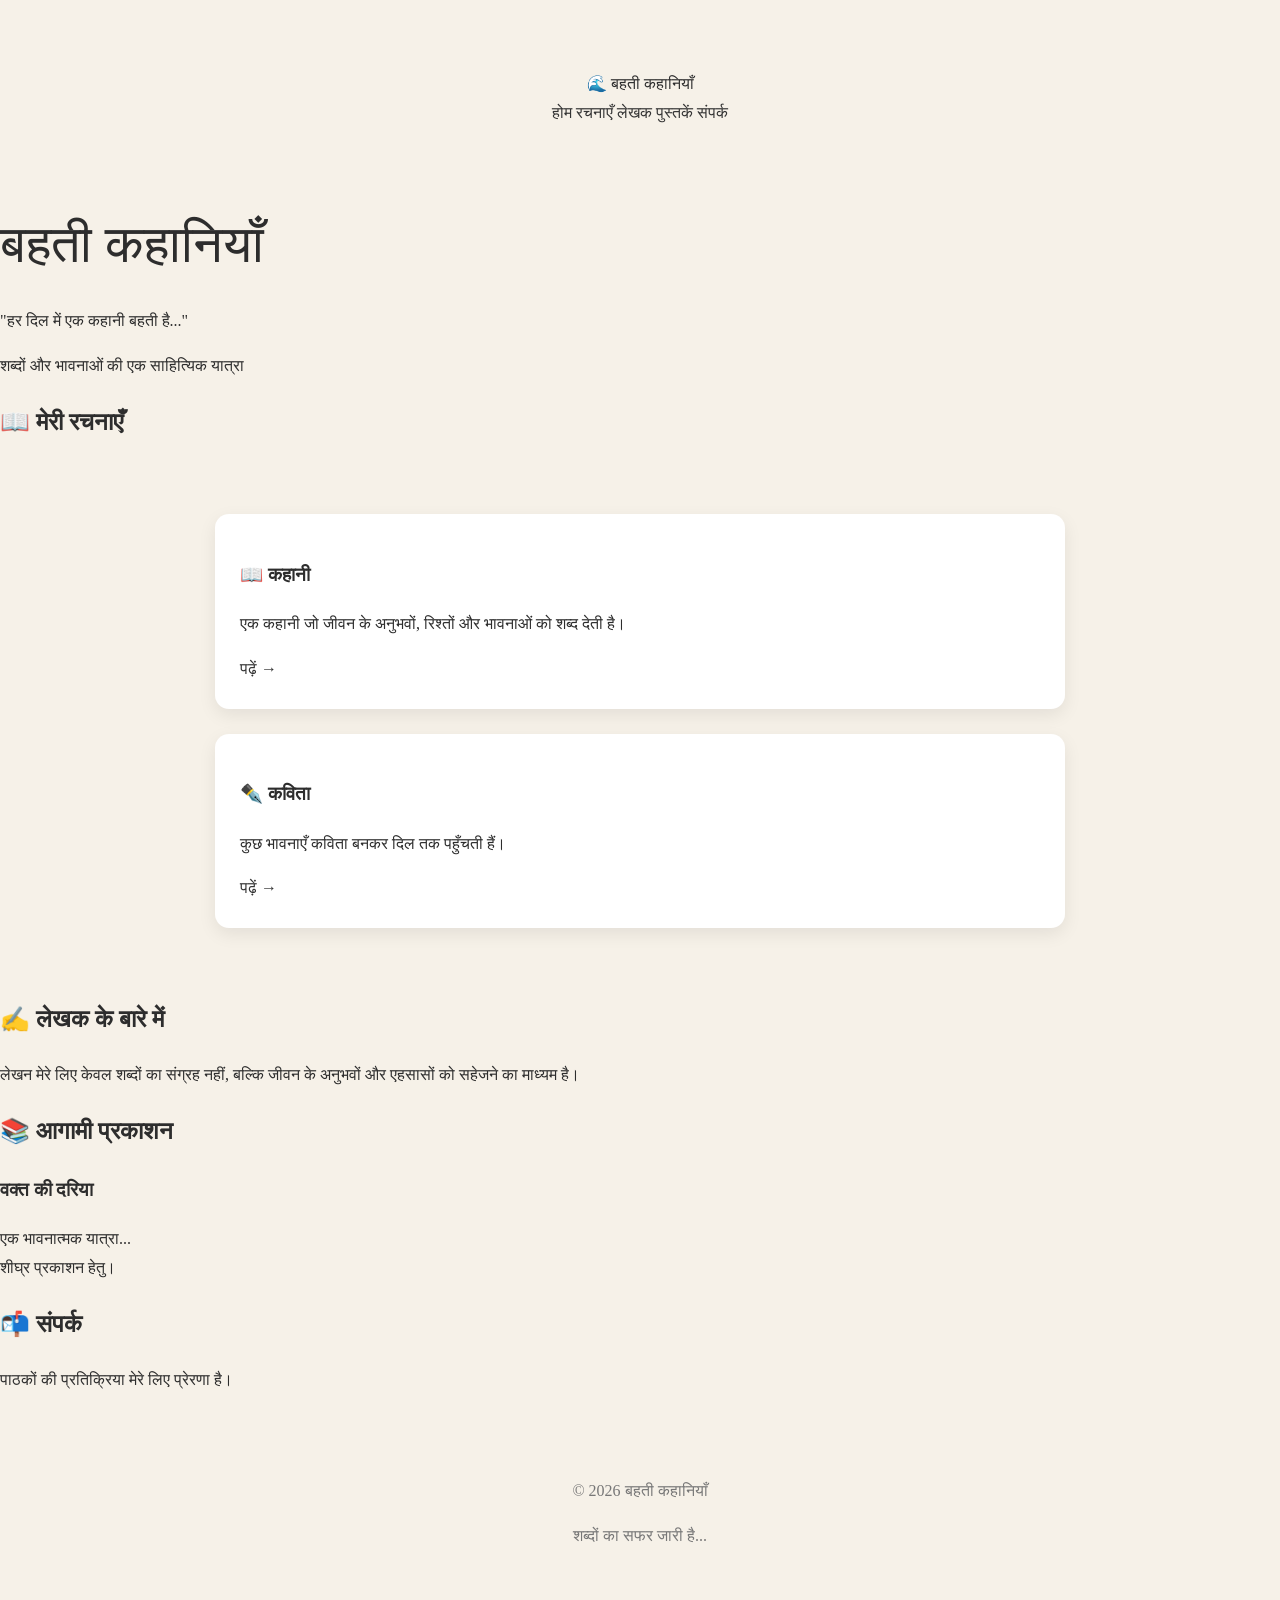
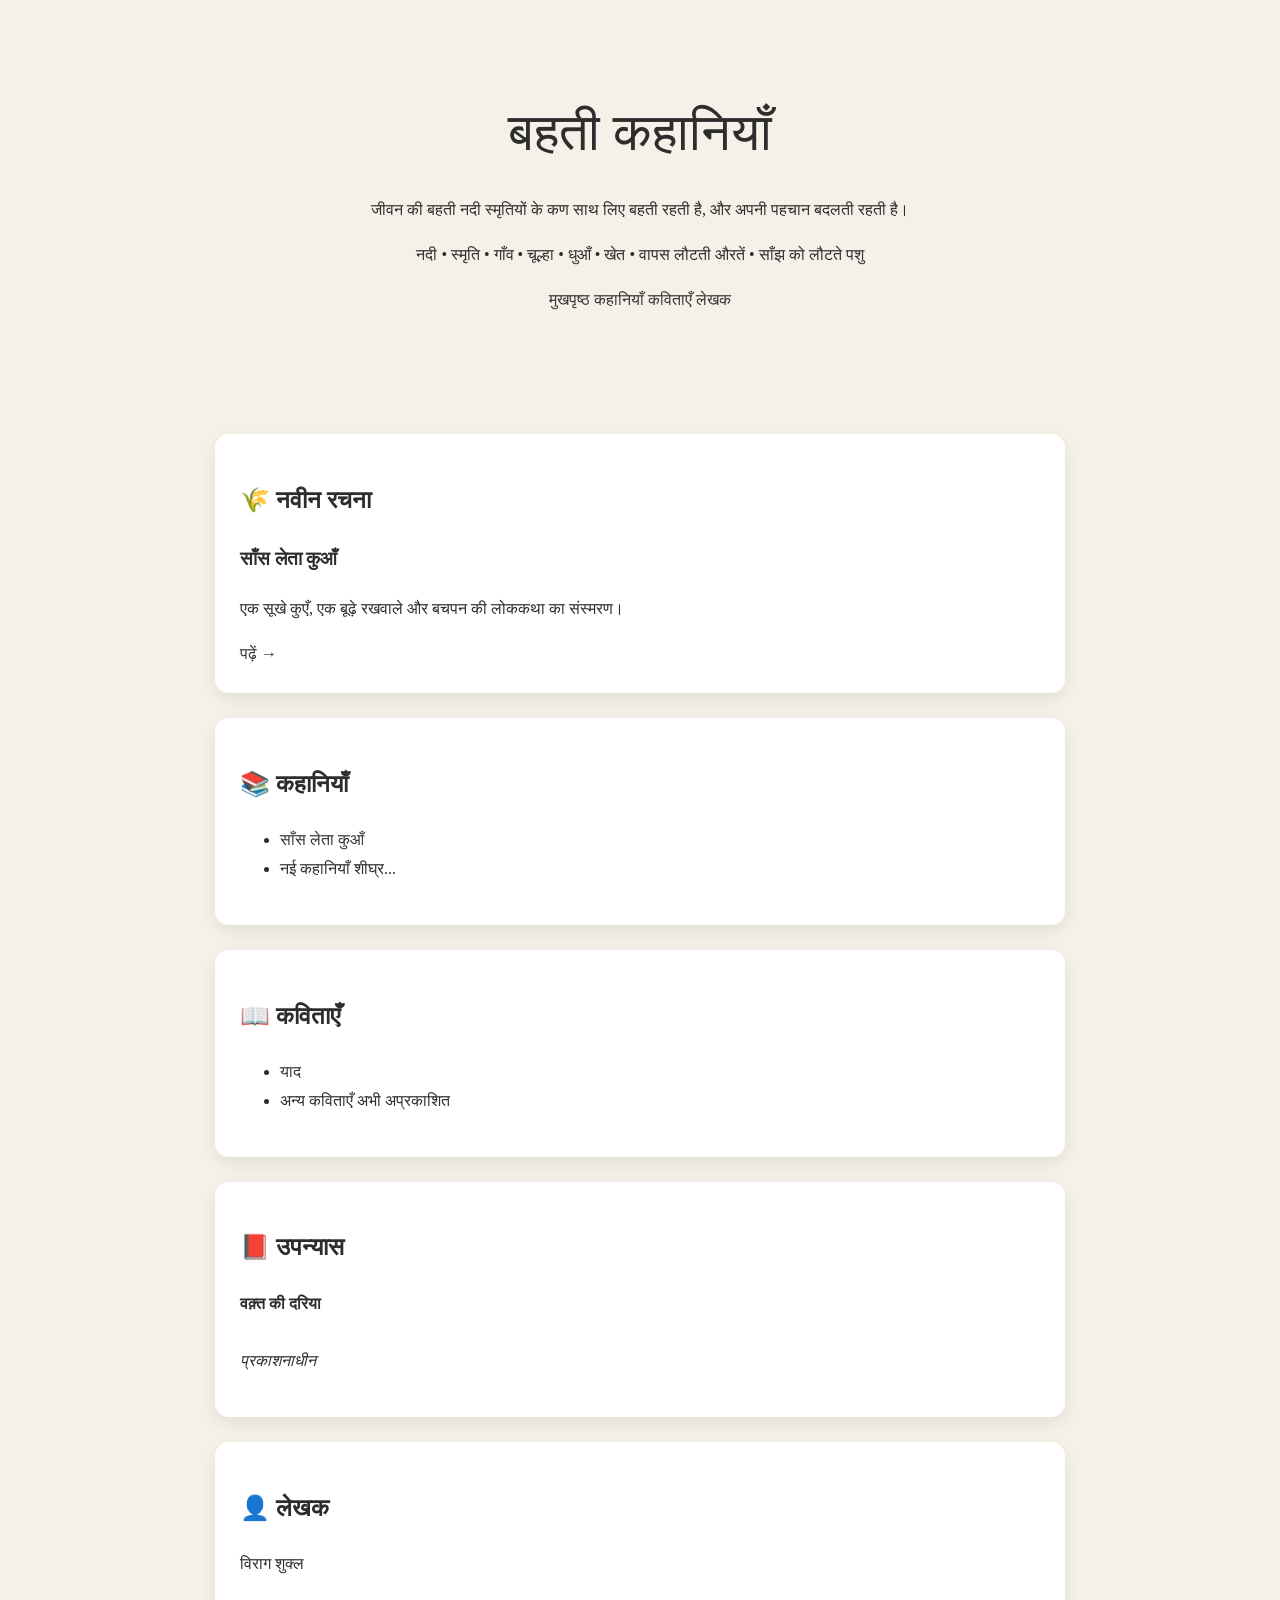
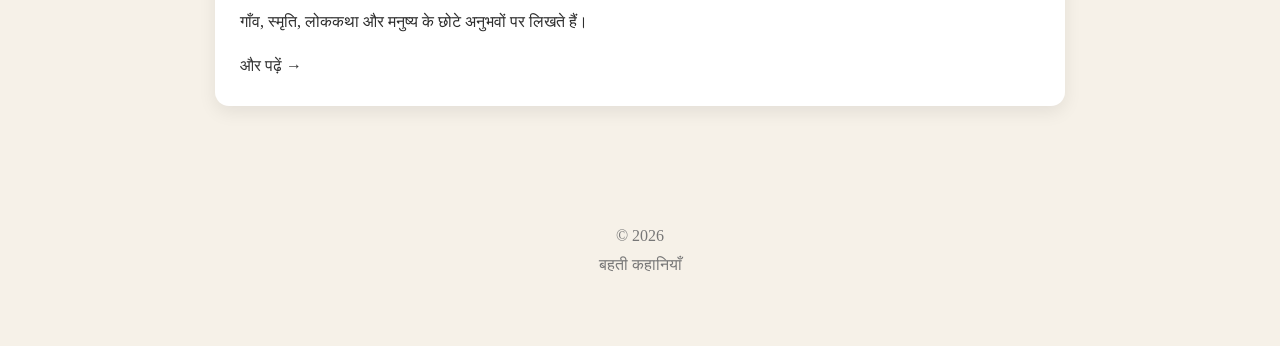
==== index.html @ 2c8acf09 "Update index.html" ====
<!DOCTYPE html>
<html lang="hi">
<head>
<meta charset="UTF-8">
<meta name="viewport" content="width=device-width, initial-scale=1.0">

<title>बहती कहानियाँ | Behti Kahaniya</title>

<link rel="stylesheet" href="style.css">

</head>

<body>

<header>

<div class="logo">
🌊 बहती कहानियाँ
</div>

<nav>
<a href="#home">होम</a>
<a href="#rachna">रचनाएँ</a>
<a href="#about">लेखक</a>
<a href="#books">पुस्तकें</a>
<a href="#contact">संपर्क</a>
</nav>

</header>


<section class="hero" id="home">

<h1>बहती कहानियाँ</h1>

<p>
"हर दिल में एक कहानी बहती है..."
</p>

<span>
शब्दों और भावनाओं की एक साहित्यिक यात्रा
</span>

</section>



<section id="rachna">

<h2>📖 मेरी रचनाएँ</h2>


<div class="container">


<div class="card">

<h3>📖 कहानी</h3>

<p>
एक कहानी जो जीवन के अनुभवों,
रिश्तों और भावनाओं को शब्द देती है।
</p>

<a href="#">पढ़ें →</a>

</div>



<div class="card">

<h3>✒️ कविता</h3>

<p>
कुछ भावनाएँ कविता बनकर
दिल तक पहुँचती हैं।
</p>

<a href="#">पढ़ें →</a>

</div>


</div>

</section>




<section id="about" class="dark">

<h2>✍️ लेखक के बारे में</h2>

<p>

लेखन मेरे लिए केवल शब्दों का संग्रह नहीं,
बल्कि जीवन के अनुभवों और एहसासों को
सहेजने का माध्यम है।

</p>

</section>





<section id="books">

<h2>📚 आगामी प्रकाशन</h2>


<div class="book">

<h3>वक्त की दरिया</h3>

<p>
एक भावनात्मक यात्रा...
<br>
शीघ्र प्रकाशन हेतु।
</p>


</div>


</section>




<section id="contact">

<h2>📬 संपर्क</h2>

<p>
पाठकों की प्रतिक्रिया मेरे लिए प्रेरणा है।
</p>

</section>




<footer>

<p>
© 2026 बहती कहानियाँ
</p>

<p>
शब्दों का सफर जारी है...
</p>

</footer>


</body>
</html><!DOCTYPE html>
<html lang="hi">
<head>
<meta charset="UTF-8">
<meta name="viewport" content="width=device-width, initial-scale=1.0">

<title>बहती कहानियाँ</title>

<link rel="stylesheet" href="style.css">

</head>

<body>

<header class="hero">

<div class="hero-box">

<h1>बहती कहानियाँ</h1>

<p class="tagline">
जीवन की बहती नदी स्मृतियों के कण साथ लिए
बहती रहती है, और अपनी पहचान बदलती रहती है।
</p>

<p class="intro">
नदी • स्मृति • गाँव • चूल्हा • धुआँ • खेत •
वापस लौटती औरतें • साँझ को लौटते पशु
</p>

<nav>

<a href="index.html">मुखपृष्ठ</a>

<a href="#stories">कहानियाँ</a>

<a href="#poems">कविताएँ</a>

<a href="about.html">लेखक</a>

</nav>

</div>

</header>

<main class="container">

<section class="card">

<h2>🌾 नवीन रचना</h2>

<h3>साँस लेता कुआँ</h3>

<p>

एक सूखे कुएँ,
एक बूढ़े रखवाले
और बचपन की लोककथा का संस्मरण।

</p>

<a class="button"
href="stories/sans-leta-kua.html">

पढ़ें →

</a>

</section>

<section class="card" id="stories">

<h2>📚 कहानियाँ</h2>

<ul>

<li>

<a href="stories/sans-leta-kua.html">

साँस लेता कुआँ

</a>

</li>

<li>नई कहानियाँ शीघ्र...</li>

</ul>

</section>

<section class="card" id="poems">

<h2>📖 कविताएँ</h2>

<ul>

<li>

<a href="poems/yaad.html">

याद

</a>

</li>

<li>अन्य कविताएँ अभी अप्रकाशित</li>

</ul>

</section>

<section class="card">

<h2>📕 उपन्यास</h2>

<p>

<strong>वक़्त की दरिया</strong>

<br><br>

<i>प्रकाशनाधीन</i>

</p>

</section>

<section class="card">

<h2>👤 लेखक</h2>

<p>

विराग शुक्ल

<br><br>

गाँव, स्मृति, लोककथा और मनुष्य के छोटे अनुभवों पर लिखते हैं।

</p>

<a class="button"

href="about.html">

और पढ़ें →

</a>

</section>

</main>

<footer>

<p>

© 2026

<br>

बहती कहानियाँ

</p>

</footer>

</body>

</html>
---- style.css ----
body{
    margin:0;
    padding:0;
    background:#f6f1e8;
    color:#2d2d2d;
    font-family:"Nirmala UI","Mangal",serif;
    line-height:1.8;
}

header{
    text-align:center;
    padding:70px 20px;
}

h1{
    font-size:52px;
    margin:0;
    font-weight:normal;
}

.quote{
    color:#777;
    font-style:italic;
    margin-top:15px;
}

.container{
    max-width:850px;
    margin:auto;
    padding:25px;
}

.card{
    background:white;
    margin:25px 0;
    padding:25px;
    border-radius:14px;
    box-shadow:0 6px 18px rgba(0,0,0,.08);
    transition:.3s;
}

.card:hover{
    transform:translateY(-4px);
}

a{
    color:#333;
    text-decoration:none;
}

a:hover{
    color:#8b5a2b;
}

footer{
    text-align:center;
    color:#777;
    padding:50px;
}

@media(max-width:700px){

h1{
font-size:34px;
}

.container{
padding:15px;
}

}
---- style.css ----
body{
    margin:0;
    padding:0;
    background:#f6f1e8;
    color:#2d2d2d;
    font-family:"Nirmala UI","Mangal",serif;
    line-height:1.8;
}

header{
    text-align:center;
    padding:70px 20px;
}

h1{
    font-size:52px;
    margin:0;
    font-weight:normal;
}

.quote{
    color:#777;
    font-style:italic;
    margin-top:15px;
}

.container{
    max-width:850px;
    margin:auto;
    padding:25px;
}

.card{
    background:white;
    margin:25px 0;
    padding:25px;
    border-radius:14px;
    box-shadow:0 6px 18px rgba(0,0,0,.08);
    transition:.3s;
}

.card:hover{
    transform:translateY(-4px);
}

a{
    color:#333;
    text-decoration:none;
}

a:hover{
    color:#8b5a2b;
}

footer{
    text-align:center;
    color:#777;
    padding:50px;
}

@media(max-width:700px){

h1{
font-size:34px;
}

.container{
padding:15px;
}

}
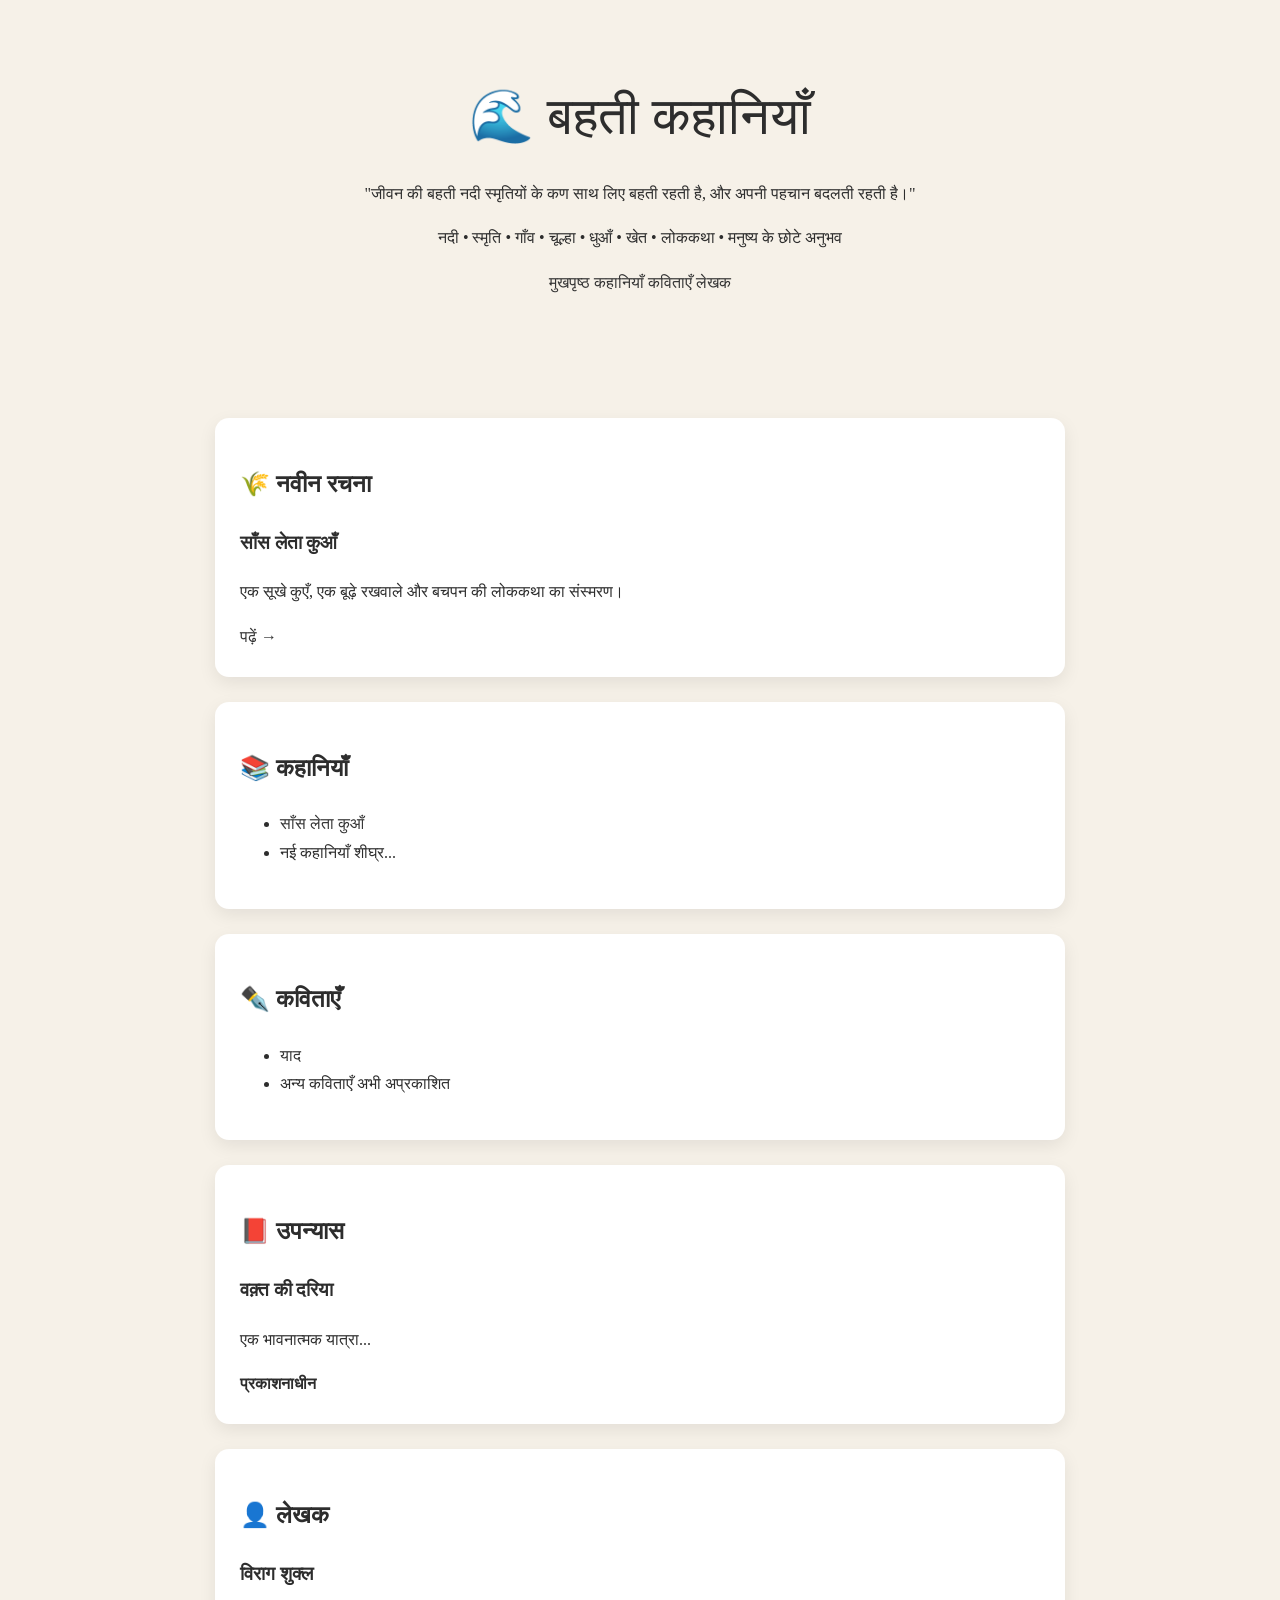
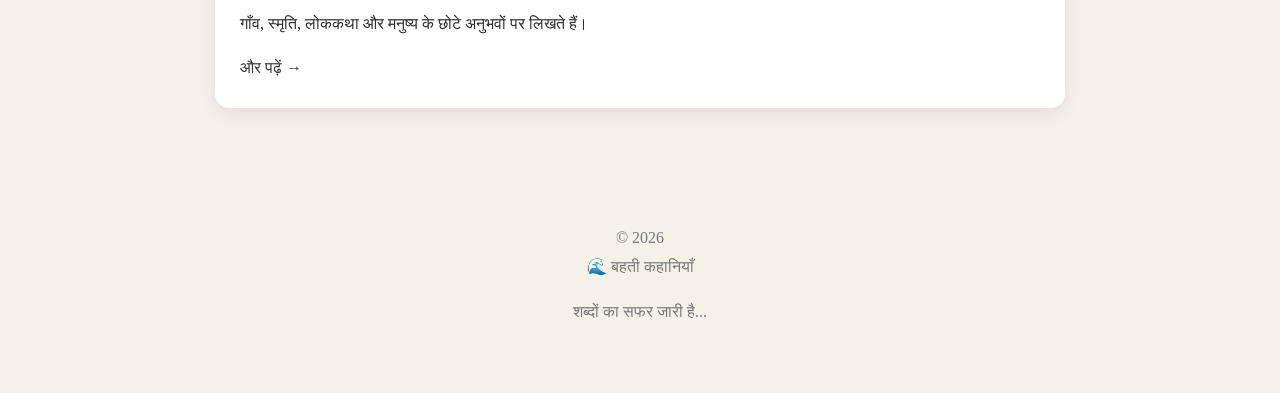
==== commit b7a1f2f8: "Update index.html" ====
--- a/index.html
+++ b/index.html
@@ -1,334 +1,278 @@
 <!DOCTYPE html>
 <html lang="hi">
+
 <head>
+
 <meta charset="UTF-8">
 <meta name="viewport" content="width=device-width, initial-scale=1.0">
 
-<title>बहती कहानियाँ | Behti Kahaniya</title>
+<title>बहती कहानियाँ | विराग शुक्ल</title>
 
 <link rel="stylesheet" href="style.css">
 
 </head>
 
+
 <body>
 
-<header>
-
-<div class="logo">
+
+<header class="hero">
+
+<div class="hero-box">
+
+<h1>🌊 बहती कहानियाँ</h1>
+
+
+<p class="tagline">
+
+"जीवन की बहती नदी स्मृतियों के कण साथ लिए  
+बहती रहती है, और अपनी पहचान बदलती रहती है।"
+
+</p>
+
+
+<p class="intro">
+
+नदी • स्मृति • गाँव • चूल्हा • धुआँ • खेत •  
+लोककथा • मनुष्य के छोटे अनुभव
+
+</p>
+
+
+
+<nav>
+
+<a href="index.html">मुखपृष्ठ</a>
+
+<a href="#stories">कहानियाँ</a>
+
+<a href="#poems">कविताएँ</a>
+
+<a href="about.html">लेखक</a>
+
+
+</nav>
+
+
+</div>
+
+
+</header>
+
+
+
+
+
+<main class="container">
+
+
+
+<section class="card featured">
+
+
+<h2>🌾 नवीन रचना</h2>
+
+
+<h3>साँस लेता कुआँ</h3>
+
+
+<p>
+
+एक सूखे कुएँ,  
+एक बूढ़े रखवाले  
+और बचपन की लोककथा का संस्मरण।
+
+</p>
+
+
+<a class="button" href="stories/sans-leta-kua.html">
+
+पढ़ें →
+
+</a>
+
+
+</section>
+
+
+
+
+
+<section class="card" id="stories">
+
+
+<h2>📚 कहानियाँ</h2>
+
+
+<ul>
+
+
+<li>
+
+<a href="stories/sans-leta-kua.html">
+
+साँस लेता कुआँ
+
+</a>
+
+</li>
+
+
+<li>
+
+नई कहानियाँ शीघ्र...
+
+</li>
+
+
+</ul>
+
+
+</section>
+
+
+
+
+
+
+
+<section class="card" id="poems">
+
+
+<h2>✒️ कविताएँ</h2>
+
+
+<ul>
+
+
+<li>
+
+<a href="poems/yaad.html">
+
+याद
+
+</a>
+
+</li>
+
+
+<li>
+
+अन्य कविताएँ अभी अप्रकाशित
+
+</li>
+
+
+</ul>
+
+
+</section>
+
+
+
+
+
+
+
+<section class="card book">
+
+
+<h2>📕 उपन्यास</h2>
+
+
+<h3>
+
+वक़्त की दरिया
+
+</h3>
+
+
+<p>
+
+एक भावनात्मक यात्रा...
+
+</p>
+
+
+<strong>
+
+प्रकाशनाधीन
+
+</strong>
+
+
+</section>
+
+
+
+
+
+
+
+<section class="card author">
+
+
+<h2>👤 लेखक</h2>
+
+
+<h3>
+
+विराग शुक्ल
+
+</h3>
+
+
+<p>
+
+गाँव, स्मृति, लोककथा और  
+मनुष्य के छोटे अनुभवों पर लिखते हैं।
+
+</p>
+
+
+<a class="button" href="about.html">
+
+और पढ़ें →
+
+</a>
+
+
+</section>
+
+
+
+</main>
+
+
+
+
+
+
+<footer>
+
+
+<p>
+
+© 2026
+
+<br>
+
 🌊 बहती कहानियाँ
-</div>
-
-<nav>
-<a href="#home">होम</a>
-<a href="#rachna">रचनाएँ</a>
-<a href="#about">लेखक</a>
-<a href="#books">पुस्तकें</a>
-<a href="#contact">संपर्क</a>
-</nav>
-
-</header>
-
-
-<section class="hero" id="home">
-
-<h1>बहती कहानियाँ</h1>
-
-<p>
-"हर दिल में एक कहानी बहती है..."
-</p>
-
-<span>
-शब्दों और भावनाओं की एक साहित्यिक यात्रा
-</span>
-
-</section>
-
-
-
-<section id="rachna">
-
-<h2>📖 मेरी रचनाएँ</h2>
-
-
-<div class="container">
-
-
-<div class="card">
-
-<h3>📖 कहानी</h3>
-
-<p>
-एक कहानी जो जीवन के अनुभवों,
-रिश्तों और भावनाओं को शब्द देती है।
-</p>
-
-<a href="#">पढ़ें →</a>
-
-</div>
-
-
-
-<div class="card">
-
-<h3>✒️ कविता</h3>
-
-<p>
-कुछ भावनाएँ कविता बनकर
-दिल तक पहुँचती हैं।
-</p>
-
-<a href="#">पढ़ें →</a>
-
-</div>
-
-
-</div>
-
-</section>
-
-
-
-
-<section id="about" class="dark">
-
-<h2>✍️ लेखक के बारे में</h2>
-
-<p>
-
-लेखन मेरे लिए केवल शब्दों का संग्रह नहीं,
-बल्कि जीवन के अनुभवों और एहसासों को
-सहेजने का माध्यम है।
-
-</p>
-
-</section>
-
-
-
-
-
-<section id="books">
-
-<h2>📚 आगामी प्रकाशन</h2>
-
-
-<div class="book">
-
-<h3>वक्त की दरिया</h3>
-
-<p>
-एक भावनात्मक यात्रा...
-<br>
-शीघ्र प्रकाशन हेतु।
-</p>
-
-
-</div>
-
-
-</section>
-
-
-
-
-<section id="contact">
-
-<h2>📬 संपर्क</h2>
-
-<p>
-पाठकों की प्रतिक्रिया मेरे लिए प्रेरणा है।
-</p>
-
-</section>
-
-
-
-
-<footer>
-
-<p>
-© 2026 बहती कहानियाँ
-</p>
-
-<p>
+
+</p>
+
+
+<p>
+
 शब्दों का सफर जारी है...
-</p>
+
+</p>
+
 
 </footer>
 
 
+
 </body>
-</html><!DOCTYPE html>
-<html lang="hi">
-<head>
-<meta charset="UTF-8">
-<meta name="viewport" content="width=device-width, initial-scale=1.0">
-
-<title>बहती कहानियाँ</title>
-
-<link rel="stylesheet" href="style.css">
-
-</head>
-
-<body>
-
-<header class="hero">
-
-<div class="hero-box">
-
-<h1>बहती कहानियाँ</h1>
-
-<p class="tagline">
-जीवन की बहती नदी स्मृतियों के कण साथ लिए
-बहती रहती है, और अपनी पहचान बदलती रहती है।
-</p>
-
-<p class="intro">
-नदी • स्मृति • गाँव • चूल्हा • धुआँ • खेत •
-वापस लौटती औरतें • साँझ को लौटते पशु
-</p>
-
-<nav>
-
-<a href="index.html">मुखपृष्ठ</a>
-
-<a href="#stories">कहानियाँ</a>
-
-<a href="#poems">कविताएँ</a>
-
-<a href="about.html">लेखक</a>
-
-</nav>
-
-</div>
-
-</header>
-
-<main class="container">
-
-<section class="card">
-
-<h2>🌾 नवीन रचना</h2>
-
-<h3>साँस लेता कुआँ</h3>
-
-<p>
-
-एक सूखे कुएँ,
-एक बूढ़े रखवाले
-और बचपन की लोककथा का संस्मरण।
-
-</p>
-
-<a class="button"
-href="stories/sans-leta-kua.html">
-
-पढ़ें →
-
-</a>
-
-</section>
-
-<section class="card" id="stories">
-
-<h2>📚 कहानियाँ</h2>
-
-<ul>
-
-<li>
-
-<a href="stories/sans-leta-kua.html">
-
-साँस लेता कुआँ
-
-</a>
-
-</li>
-
-<li>नई कहानियाँ शीघ्र...</li>
-
-</ul>
-
-</section>
-
-<section class="card" id="poems">
-
-<h2>📖 कविताएँ</h2>
-
-<ul>
-
-<li>
-
-<a href="poems/yaad.html">
-
-याद
-
-</a>
-
-</li>
-
-<li>अन्य कविताएँ अभी अप्रकाशित</li>
-
-</ul>
-
-</section>
-
-<section class="card">
-
-<h2>📕 उपन्यास</h2>
-
-<p>
-
-<strong>वक़्त की दरिया</strong>
-
-<br><br>
-
-<i>प्रकाशनाधीन</i>
-
-</p>
-
-</section>
-
-<section class="card">
-
-<h2>👤 लेखक</h2>
-
-<p>
-
-विराग शुक्ल
-
-<br><br>
-
-गाँव, स्मृति, लोककथा और मनुष्य के छोटे अनुभवों पर लिखते हैं।
-
-</p>
-
-<a class="button"
-
-href="about.html">
-
-और पढ़ें →
-
-</a>
-
-</section>
-
-</main>
-
-<footer>
-
-<p>
-
-© 2026
-
-<br>
-
-बहती कहानियाँ
-
-</p>
-
-</footer>
-
-</body>
 
 </html>
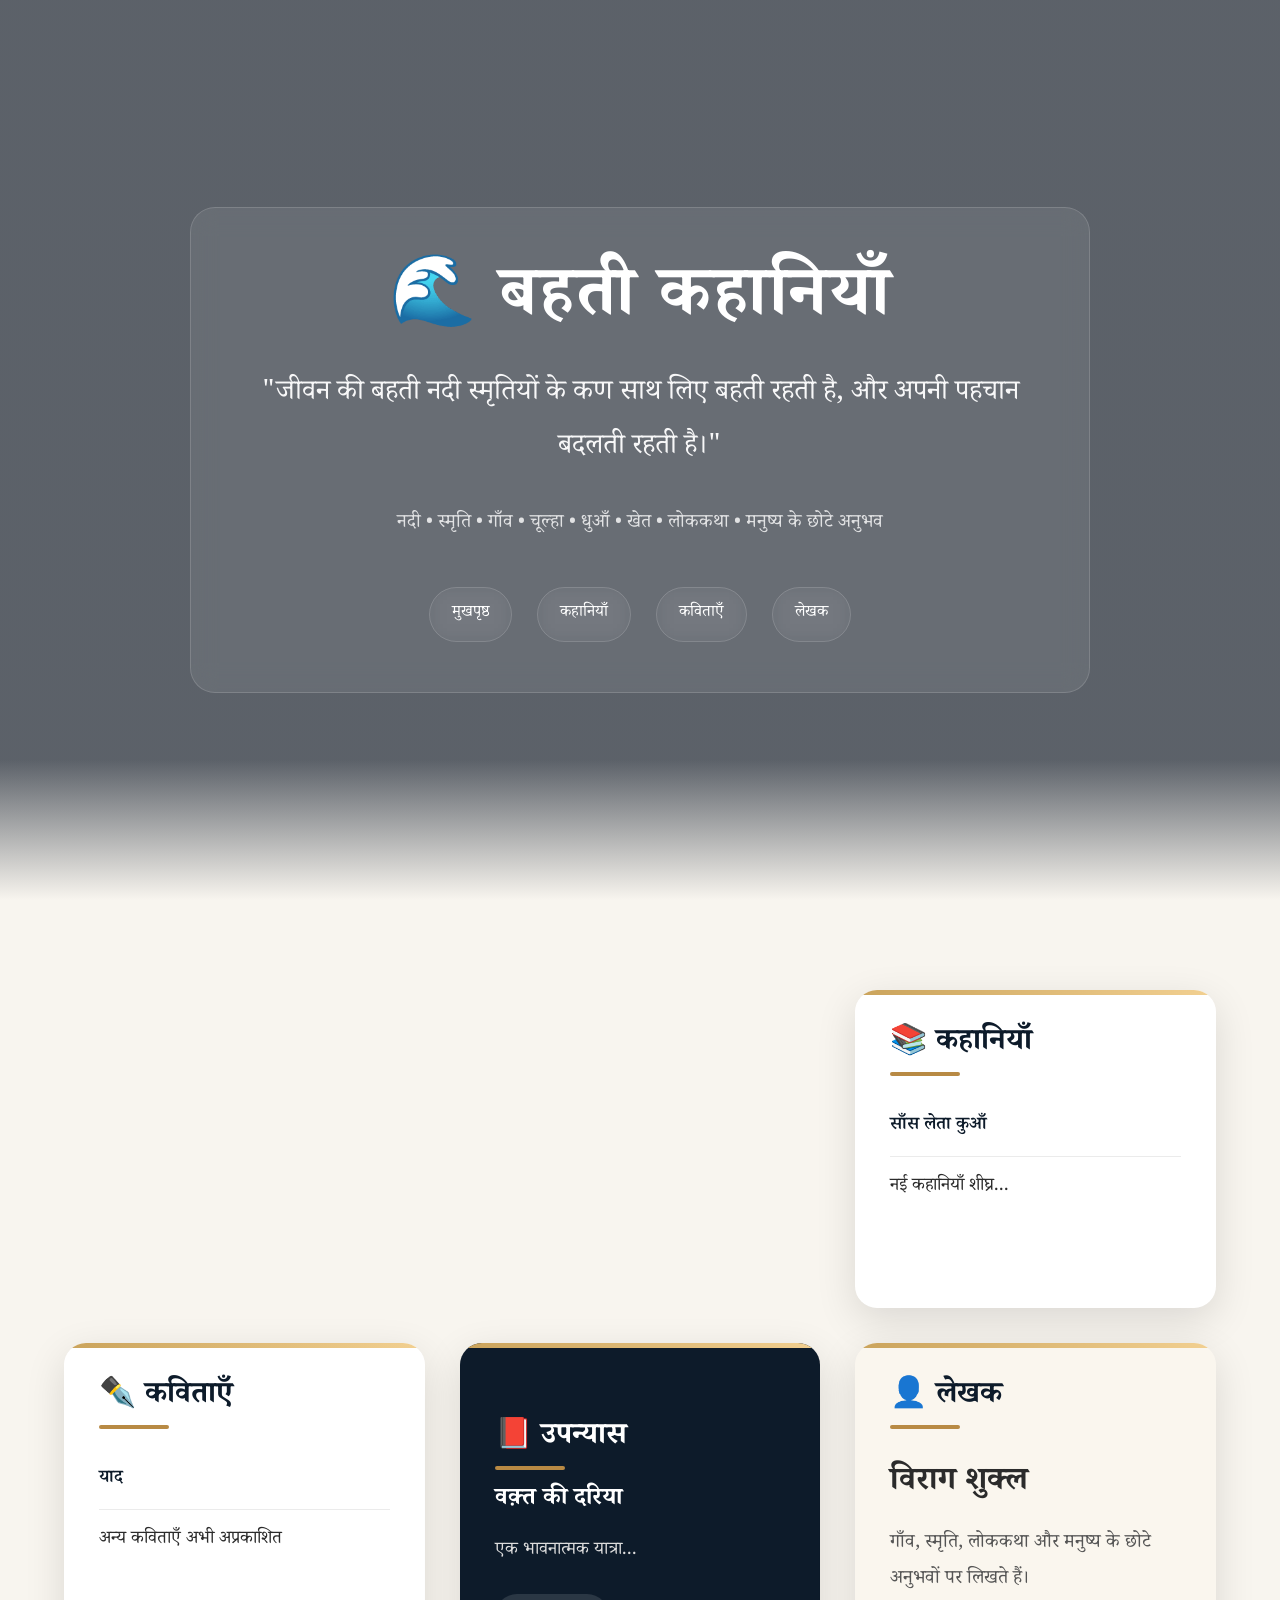
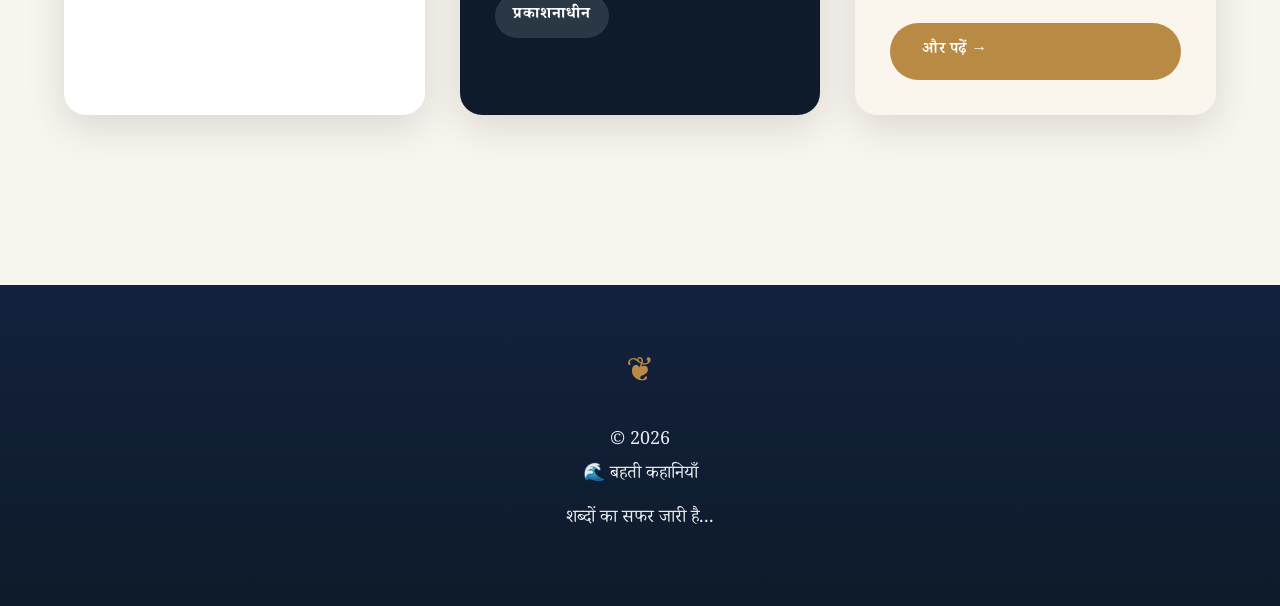
==== commit 5bf97810: "Update index.html" ====
--- a/index.html
+++ b/index.html
@@ -7,7 +7,7 @@
 <meta name="viewport" content="width=device-width, initial-scale=1.0">
 
 <title>बहती कहानियाँ | विराग शुक्ल</title>
-
+<meta name="google-site-verification" content="JRfZ9svpY3enWcPGzd__3_w5TzFllxkS2GtO6ea3OXM" />
 <link rel="stylesheet" href="style.css">
 
 </head>
--- a/style.css
+++ b/style.css
@@ -1,71 +1,1054 @@
+/* ==========================================
+   बहती कहानियाँ
+   Style.css
+   Part 1 - Base + Hero + Navigation
+========================================== */
+
+@import url('https://fonts.googleapis.com/css2?family=Noto+Serif+Devanagari:wght@400;500;700&family=Inter:wght@300;400;500;600&display=swap');
+
+:root{
+
+--primary:#0d1b2a;
+--secondary:#1b263b;
+--accent:#b88a44;
+--paper:#f8f5ef;
+--white:#ffffff;
+--text:#2b2b2b;
+--light:#f1ede5;
+--shadow:0 12px 40px rgba(0,0,0,.12);
+
+}
+
+*{
+
+margin:0;
+padding:0;
+box-sizing:border-box;
+
+}
+
+html{
+
+scroll-behavior:smooth;
+
+}
+
 body{
-    margin:0;
-    padding:0;
-    background:#f6f1e8;
-    color:#2d2d2d;
-    font-family:"Nirmala UI","Mangal",serif;
-    line-height:1.8;
-}
-
-header{
-    text-align:center;
-    padding:70px 20px;
-}
-
-h1{
-    font-size:52px;
-    margin:0;
-    font-weight:normal;
-}
-
-.quote{
-    color:#777;
-    font-style:italic;
-    margin-top:15px;
-}
+
+background:var(--paper);
+
+color:var(--text);
+
+font-family:"Noto Serif Devanagari",serif;
+
+line-height:1.8;
+
+overflow-x:hidden;
+
+}
+
+/* ================= HEADER ================= */
+
+.hero{
+
+min-height:100vh;
+
+background:
+
+linear-gradient(rgba(8,18,33,.65),rgba(8,18,33,.65)),
+url("images/river.jpg");
+
+background-size:cover;
+background-position:center;
+background-attachment:fixed;
+
+display:flex;
+justify-content:center;
+align-items:center;
+
+padding:40px;
+
+}
+
+.hero-box{
+
+max-width:900px;
+
+text-align:center;
+
+color:white;
+
+animation:fadeUp 1.2s ease;
+
+}
+
+.hero h1{
+
+font-size:70px;
+
+margin-bottom:20px;
+
+font-weight:700;
+
+letter-spacing:2px;
+
+}
+
+.tagline{
+
+font-size:28px;
+
+opacity:.95;
+
+margin-bottom:30px;
+
+}
+
+.intro{
+
+font-size:19px;
+
+opacity:.8;
+
+margin-bottom:45px;
+
+}
+
+/* ================= NAVIGATION ================= */
+
+nav{
+
+display:flex;
+
+justify-content:center;
+
+gap:25px;
+
+flex-wrap:wrap;
+
+}
+
+nav a{
+
+text-decoration:none;
+
+color:white;
+
+padding:12px 22px;
+
+border-radius:40px;
+
+transition:.35s;
+
+font-size:16px;
+
+border:1px solid rgba(255,255,255,.15);
+
+backdrop-filter:blur(10px);
+
+}
+
+nav a:hover{
+
+background:rgba(255,255,255,.15);
+
+transform:translateY(-3px);
+
+}
+
+/* ================= CONTAINER ================= */
 
 .container{
-    max-width:850px;
-    margin:auto;
-    padding:25px;
-}
+
+width:90%;
+
+max-width:1200px;
+
+margin:auto;
+
+padding:90px 0;
+
+display:grid;
+
+grid-template-columns:repeat(auto-fit,minmax(320px,1fr));
+
+gap:35px;
+
+}
+
+/* ================= CARD ================= */
 
 .card{
-    background:white;
-    margin:25px 0;
-    padding:25px;
-    border-radius:14px;
-    box-shadow:0 6px 18px rgba(0,0,0,.08);
-    transition:.3s;
+
+background:var(--white);
+
+padding:35px;
+
+border-radius:22px;
+
+box-shadow:var(--shadow);
+
+transition:.35s;
+
+position:relative;
+
+overflow:hidden;
+
+}
+
+.card::before{
+
+content:"";
+
+position:absolute;
+
+top:0;
+left:0;
+
+width:100%;
+height:5px;
+
+background:linear-gradient(to right,#caa35b,#f2d091);
+
 }
 
 .card:hover{
-    transform:translateY(-4px);
-}
+
+transform:translateY(-10px);
+
+}
+
+.card h2{
+
+color:var(--primary);
+
+margin-bottom:15px;
+
+font-size:30px;
+
+}
+
+.card h3{
+
+margin-bottom:18px;
+
+font-size:24px;
+
+}
+
+.card p{
+
+font-size:18px;
+
+color:#555;
+
+}
+
+/* ================= BUTTON ================= */
+
+.button{
+
+display:inline-block;
+
+margin-top:25px;
+
+padding:14px 32px;
+
+background:var(--accent);
+
+color:white;
+
+text-decoration:none;
+
+border-radius:40px;
+
+transition:.35s;
+
+font-weight:600;
+
+}
+
+.button:hover{
+
+background:#926c31;
+
+transform:translateY(-3px);
+
+}
+
+/* ================= FEATURED ================= */
+
+.featured{
+
+grid-column:span 2;
+
+background:linear-gradient(135deg,#fff,#f7efe2);
+
+}
+
+.featured h3{
+
+font-size:34px;
+
+}
+
+/* ================= BOOK ================= */
+
+.book{
+
+background:#0d1b2a;
+
+color:white;
+
+}
+
+.book h2,
+.book h3{
+
+color:white;
+
+}
+
+.book p{
+
+color:#ddd;
+
+}
+
+/* ================= AUTHOR ================= */
+
+.author{
+
+background:#faf6ee;
+
+}
+
+/* ================= ANIMATION ================= */
+
+@keyframes fadeUp{
+
+from{
+
+opacity:0;
+transform:translateY(40px);
+
+}
+
+to{
+
+opacity:1;
+transform:translateY(0);
+
+}
+
+}
+/* ==========================================
+   बहती कहानियाँ
+   Style.css
+   Part 2 - Sections + Lists + Footer
+========================================== */
+
+
+/* ---------- Story List ---------- */
+
+.card ul{
+
+list-style:none;
+
+margin-top:20px;
+
+}
+
+.card li{
+
+padding:14px 0;
+
+border-bottom:1px solid rgba(0,0,0,.08);
+
+font-size:18px;
+
+transition:.3s;
+
+}
+
+.card li:last-child{
+
+border:none;
+
+}
+
+.card li:hover{
+
+padding-left:12px;
+
+}
+
+.card li a{
+
+text-decoration:none;
+
+color:var(--primary);
+
+font-weight:600;
+
+transition:.3s;
+
+}
+
+.card li a:hover{
+
+color:var(--accent);
+
+}
+
+
+/* ---------- Author Card ---------- */
+
+.author{
+
+display:flex;
+
+flex-direction:column;
+
+justify-content:center;
+
+}
+
+.author h3{
+
+margin:20px 0;
+
+font-size:32px;
+
+}
+
+.author p{
+
+font-size:19px;
+
+}
+
+
+/* ---------- Book Card ---------- */
+
+.book{
+
+display:flex;
+
+flex-direction:column;
+
+justify-content:center;
+
+align-items:flex-start;
+
+}
+
+.book strong{
+
+display:inline-block;
+
+margin-top:25px;
+
+padding:8px 18px;
+
+background:rgba(255,255,255,.12);
+
+border-radius:30px;
+
+letter-spacing:1px;
+
+}
+
+
+/* ---------- Featured ---------- */
+
+.featured p{
+
+font-size:20px;
+
+margin-top:15px;
+
+}
+
+
+/* ---------- Section Title ---------- */
+
+section h2{
+
+position:relative;
+
+padding-bottom:12px;
+
+}
+
+section h2::after{
+
+content:"";
+
+position:absolute;
+
+left:0;
+
+bottom:0;
+
+width:70px;
+
+height:4px;
+
+background:var(--accent);
+
+border-radius:10px;
+
+}
+
+
+/* ---------- Footer ---------- */
+
+footer{
+
+background:var(--primary);
+
+color:white;
+
+margin-top:80px;
+
+padding:60px 20px;
+
+text-align:center;
+
+}
+
+footer p{
+
+margin:10px 0;
+
+font-size:18px;
+
+opacity:.9;
+
+}
+
+footer::before{
+
+content:"❦";
+
+display:block;
+
+font-size:34px;
+
+color:var(--accent);
+
+margin-bottom:18px;
+
+}
+
+
+/* ---------- Scrollbar ---------- */
+
+::-webkit-scrollbar{
+
+width:10px;
+
+}
+
+::-webkit-scrollbar-track{
+
+background:#ece6dc;
+
+}
+
+::-webkit-scrollbar-thumb{
+
+background:var(--accent);
+
+border-radius:10px;
+
+}
+
+::-webkit-scrollbar-thumb:hover{
+
+background:#926c31;
+
+}
+
+
+/* ---------- Selection ---------- */
+
+::selection{
+
+background:var(--accent);
+
+color:white;
+
+}
+
+
+/* ---------- Images ---------- */
+
+img{
+
+max-width:100%;
+
+display:block;
+
+border-radius:18px;
+
+}
+
+
+/* ---------- Links ---------- */
 
 a{
-    color:#333;
-    text-decoration:none;
-}
-
-a:hover{
-    color:#8b5a2b;
-}
+
+transition:.3s;
+
+}
+
+
+/* ---------- Small Fade ---------- */
+
+.card{
+
+opacity:0;
+
+animation:cardFade .8s forwards;
+
+}
+
+.card:nth-child(2){
+
+animation-delay:.2s;
+
+}
+
+.card:nth-child(3){
+
+animation-delay:.4s;
+
+}
+
+.card:nth-child(4){
+
+animation-delay:.6s;
+
+}
+
+.card:nth-child(5){
+
+animation-delay:.8s;
+
+}
+
+@keyframes cardFade{
+
+from{
+
+opacity:0;
+
+transform:translateY(30px);
+
+}
+
+to{
+
+opacity:1;
+
+transform:translateY(0);
+
+}
+
+}
+
+
+/* ---------- Quote Style ---------- */
+
+blockquote{
+
+font-size:22px;
+
+font-style:italic;
+
+border-left:4px solid var(--accent);
+
+padding-left:20px;
+
+margin:30px 0;
+
+color:#555;
+
+}
+
+
+/* ---------- Horizontal Line ---------- */
+
+hr{
+
+border:none;
+
+height:1px;
+
+background:#ddd;
+
+margin:50px 0;
+
+}
+/* ==========================================
+   बहती कहानियाँ
+   Style.css
+   Part 3 - Responsive + Premium Effects
+========================================== */
+
+
+/* ================= Hover Glow ================= */
+
+.card:hover{
+
+box-shadow:
+0 20px 60px rgba(0,0,0,.15);
+
+}
+
+
+/* ================= Hero Decoration ================= */
+
+.hero::after{
+
+content:"";
+
+position:absolute;
+
+left:0;
+right:0;
+bottom:0;
+
+height:140px;
+
+background:linear-gradient(
+transparent,
+var(--paper)
+);
+
+}
+
+
+/* ================= Floating Animation ================= */
+
+.featured{
+
+animation:floatCard 6s ease-in-out infinite;
+
+}
+
+@keyframes floatCard{
+
+0%{
+
+transform:translateY(0);
+
+}
+
+50%{
+
+transform:translateY(-8px);
+
+}
+
+100%{
+
+transform:translateY(0);
+
+}
+
+}
+
+
+/* ================= Navigation Underline ================= */
+
+nav a{
+
+position:relative;
+
+}
+
+nav a::after{
+
+content:"";
+
+position:absolute;
+
+left:50%;
+bottom:5px;
+
+width:0;
+
+height:2px;
+
+background:white;
+
+transition:.35s;
+
+transform:translateX(-50%);
+
+}
+
+nav a:hover::after{
+
+width:65%;
+
+}
+
+
+/* ================= Card Icons ================= */
+
+.card h2{
+
+display:flex;
+
+align-items:center;
+
+gap:10px;
+
+}
+
+
+/* ================= Typography ================= */
+
+h1,h2,h3{
+
+font-weight:700;
+
+line-height:1.3;
+
+}
+
+p{
+
+line-height:1.9;
+
+}
+
+
+/* ================= Glass Effect ================= */
+
+.hero-box{
+
+background:rgba(255,255,255,.08);
+
+backdrop-filter:blur(12px);
+
+padding:50px;
+
+border-radius:25px;
+
+border:1px solid rgba(255,255,255,.15);
+
+}
+
+
+/* ================= Button ================= */
+
+.button{
+
+letter-spacing:.5px;
+
+}
+
+.button:hover{
+
+letter-spacing:1px;
+
+}
+
+
+/* ================= Footer ================= */
 
 footer{
-    text-align:center;
-    color:#777;
-    padding:50px;
-}
-
-@media(max-width:700px){
-
-h1{
+
+background:linear-gradient(
+180deg,
+#14213d,
+#0d1b2a
+);
+
+}
+
+footer a{
+
+color:#ddd;
+
+text-decoration:none;
+
+}
+
+footer a:hover{
+
+color:white;
+
+}
+
+
+/* ================= Responsive ================= */
+
+@media (max-width:992px){
+
+.hero h1{
+
+font-size:52px;
+
+}
+
+.tagline{
+
+font-size:23px;
+
+}
+
+.container{
+
+grid-template-columns:1fr;
+
+}
+
+.featured{
+
+grid-column:auto;
+
+}
+
+}
+
+
+@media (max-width:768px){
+
+.hero{
+
+padding:20px;
+
+background-attachment:scroll;
+
+}
+
+.hero-box{
+
+padding:30px;
+
+}
+
+.hero h1{
+
+font-size:42px;
+
+}
+
+.tagline{
+
+font-size:20px;
+
+}
+
+.intro{
+
+font-size:16px;
+
+}
+
+nav{
+
+gap:10px;
+
+}
+
+nav a{
+
+padding:10px 16px;
+
+font-size:14px;
+
+}
+
+.card{
+
+padding:25px;
+
+}
+
+.card h2{
+
+font-size:26px;
+
+}
+
+.card h3{
+
+font-size:22px;
+
+}
+
+.button{
+
+display:block;
+
+text-align:center;
+
+width:100%;
+
+}
+
+}
+
+
+@media (max-width:480px){
+
+.hero h1{
+
 font-size:34px;
-}
-
-.container{
-padding:15px;
-}
-
-}
+
+}
+
+.tagline{
+
+font-size:18px;
+
+}
+
+.intro{
+
+display:none;
+
+}
+
+footer{
+
+padding:40px 20px;
+
+}
+
+}
+
+
+/* ================= Smooth Appearance ================= */
+
+body{
+
+animation:pageLoad 1s ease;
+
+}
+
+@keyframes pageLoad{
+
+from{
+
+opacity:0;
+
+}
+
+to{
+
+opacity:1;
+
+}
+
+}
+
+
+/* ================= End ================= */
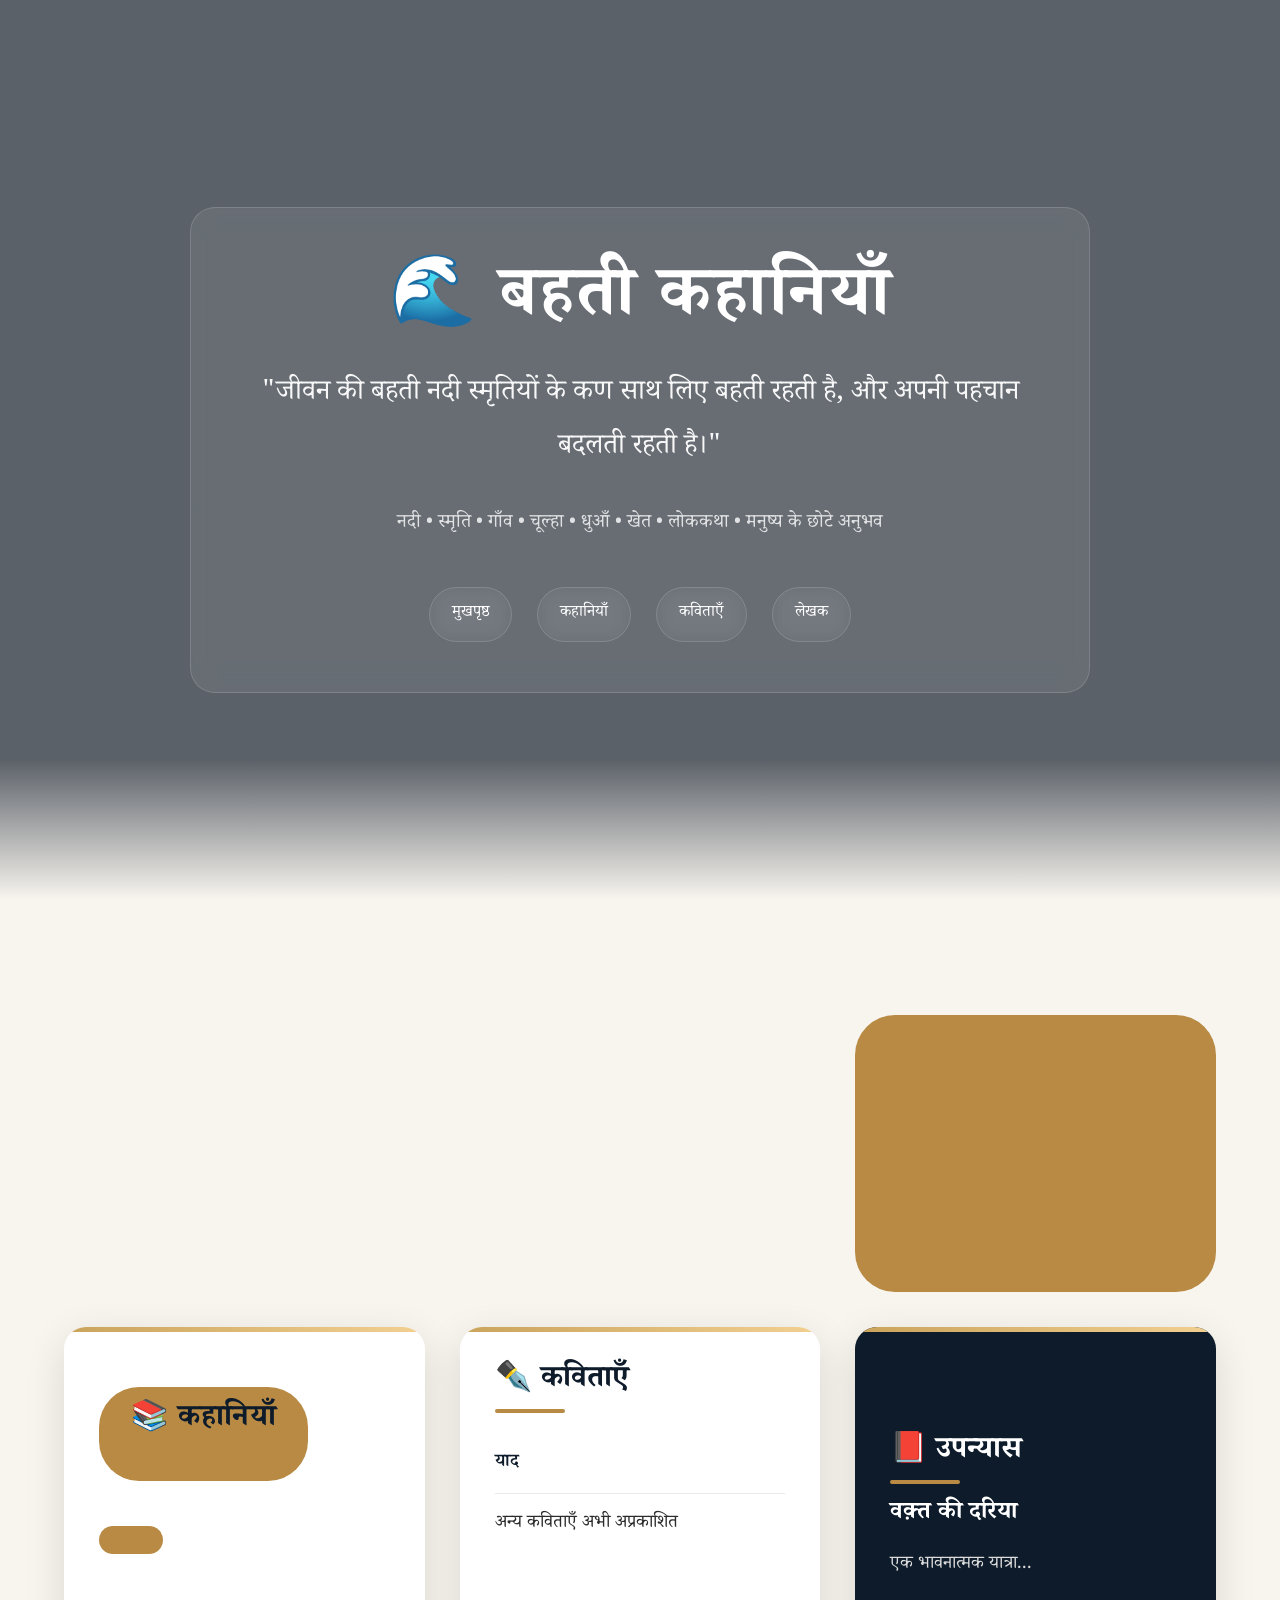
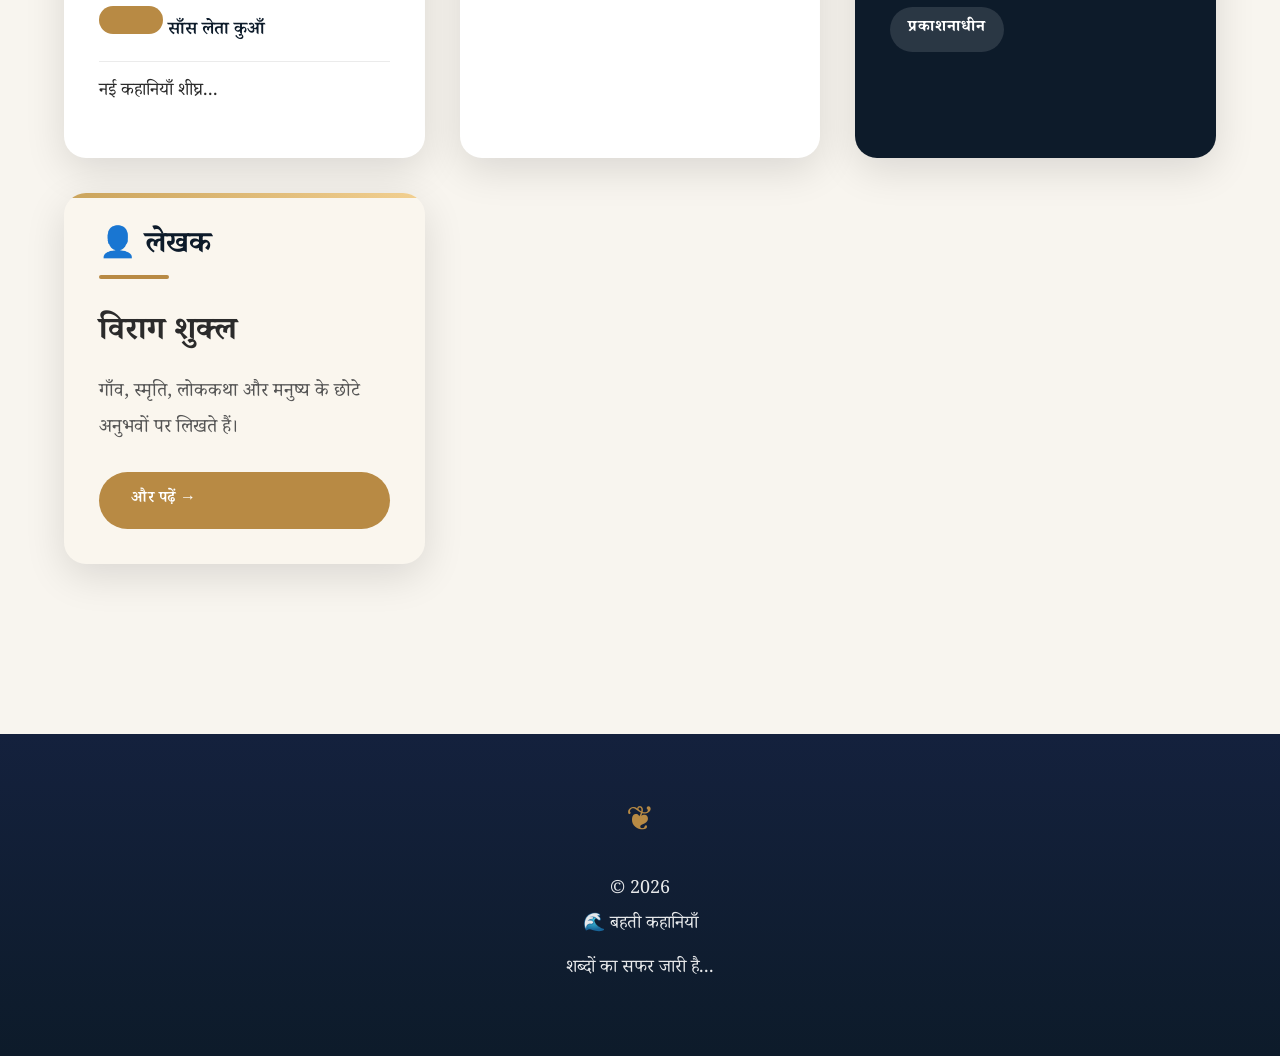
==== commit 2618cbc0: "Update index.html" ====
--- a/index.html
+++ b/index.html
@@ -73,7 +73,7 @@
 <h2>🌾 नवीन रचना</h2>
 
 
-<h3>साँस लेता कुआँ</h3>
+<h3>बस यही सच है</h3>
 
 
 <p>
@@ -85,8 +85,7 @@
 </p>
 
 
-<a class="button" href="stories/sans-leta-kua.html">
-
+<a class="button" href="Bas%20yahi%20sach%20hai"
 पढ़ें →
 
 </a>
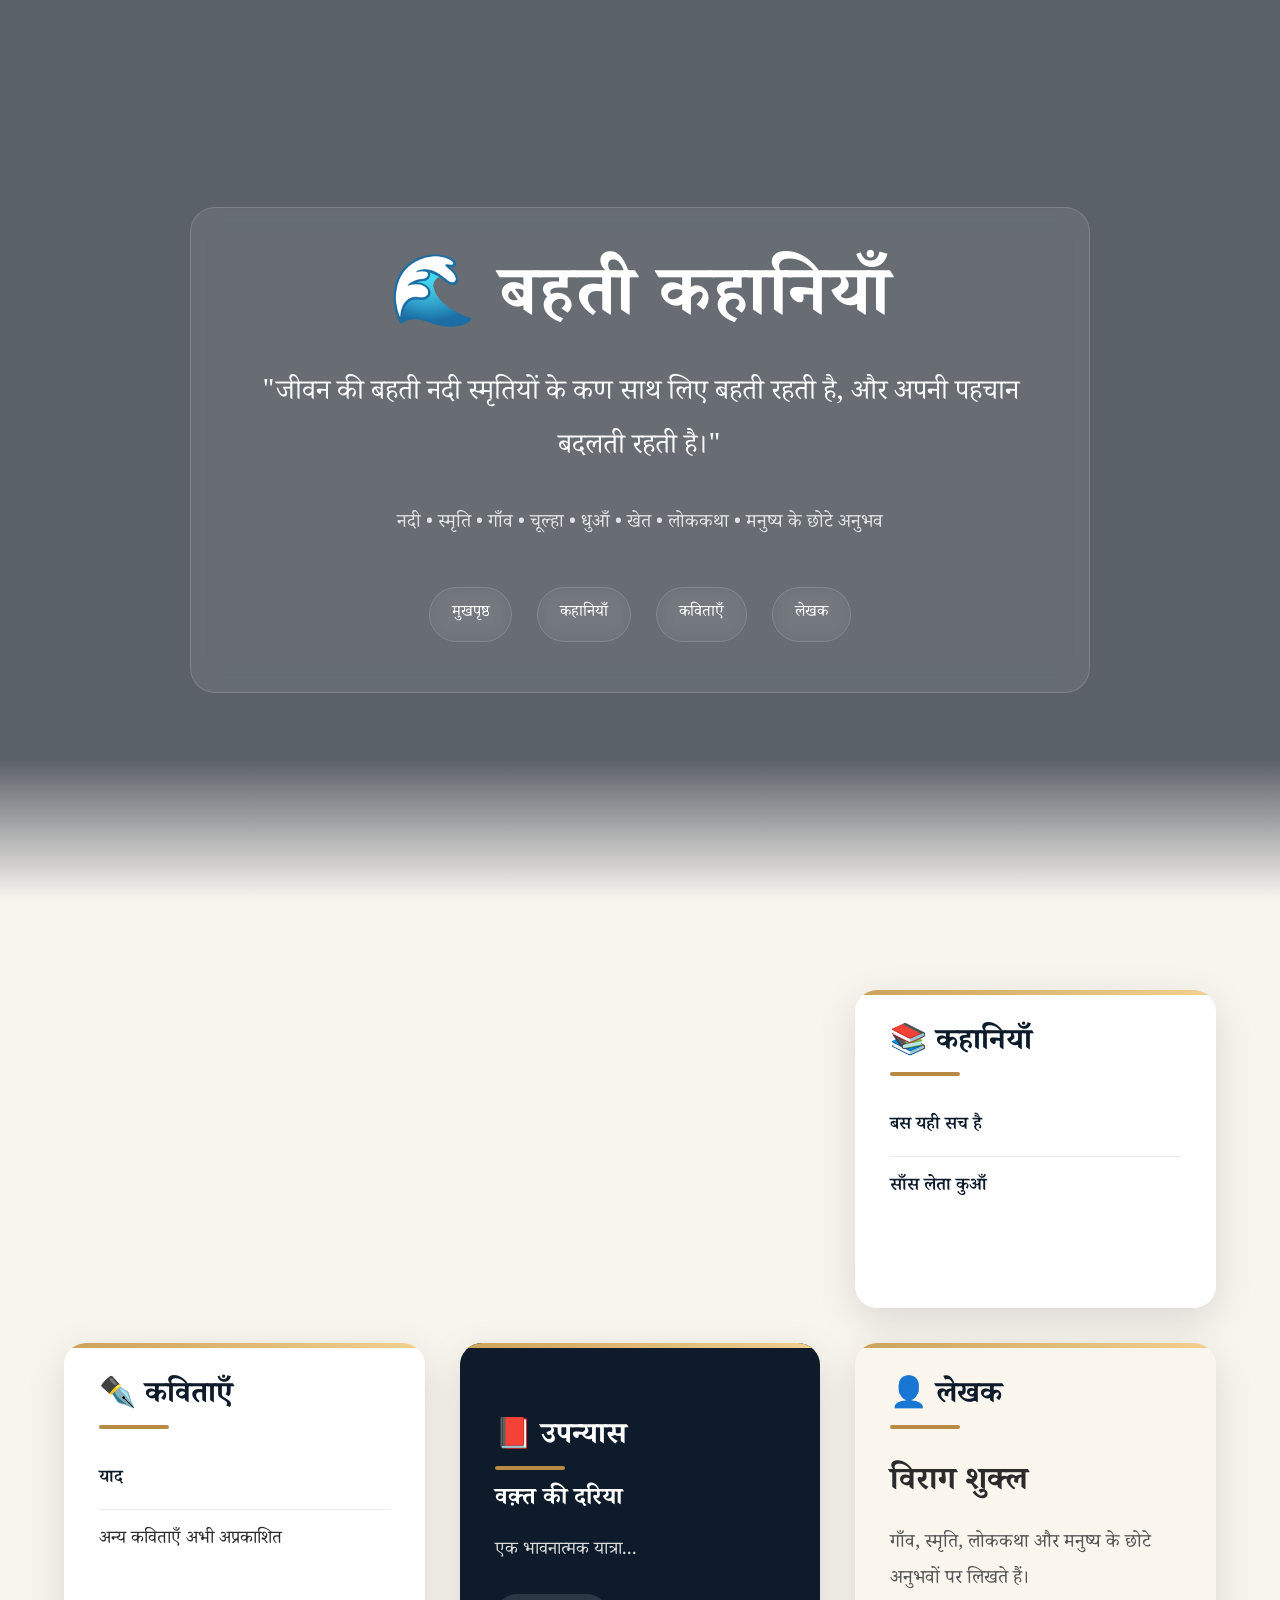
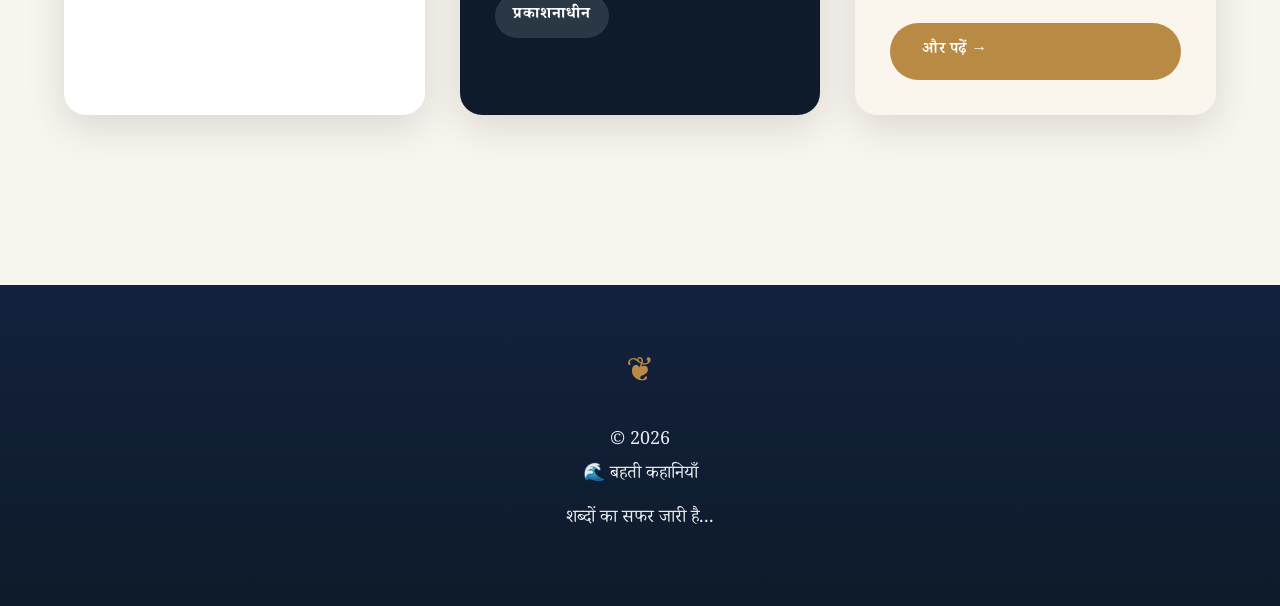
==== commit c627ae6c: "Update index.html" ====
--- a/index.html
+++ b/index.html
@@ -85,7 +85,8 @@
 </p>
 
 
-<a class="button" href="Bas%20yahi%20sach%20hai"
+<a class="button" href="Bas%20yahi%20sach%20hai">
+
 पढ़ें →
 
 </a>
@@ -105,6 +106,15 @@
 
 <ul>
 
+<li>
+
+<a href="Bas%20yahi%20sach%20hai">
+
+बस यही सच है
+
+</a>
+
+</li>
 
 <li>
 
@@ -115,14 +125,6 @@
 </a>
 
 </li>
-
-
-<li>
-
-नई कहानियाँ शीघ्र...
-
-</li>
-
 
 </ul>
 
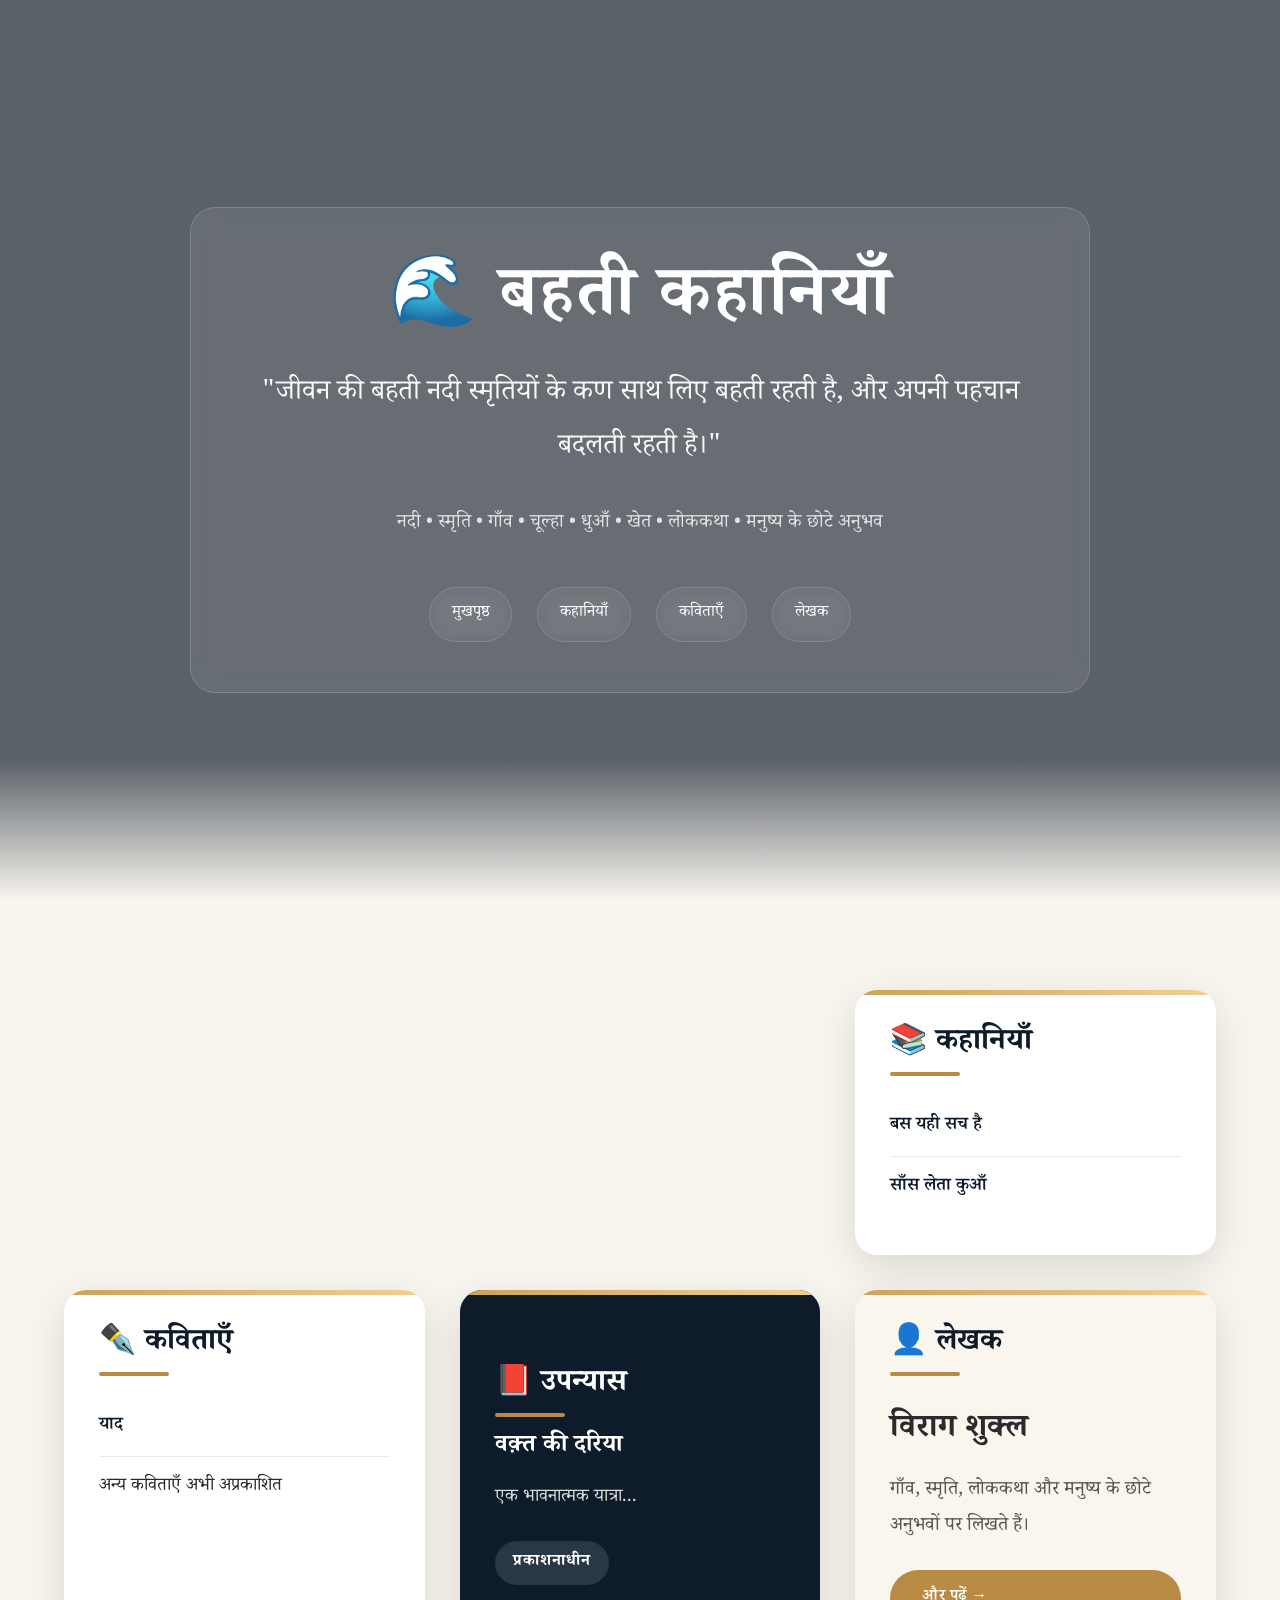
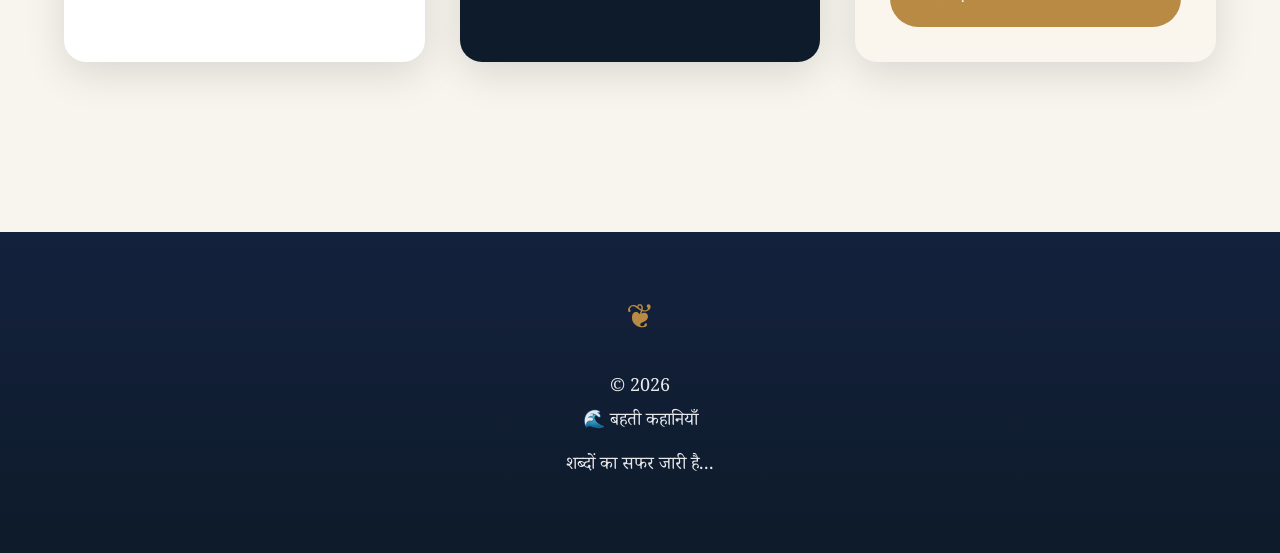
==== commit 6ea04f05: "Update index.html" ====
--- a/index.html
+++ b/index.html
@@ -85,10 +85,8 @@
 </p>
 
 
-<a class="button" href="Bas%20yahi%20sach%20hai">
-
-पढ़ें →
-
+<a href="stories/bas-yehi-sach-hai.html">
+बस यही सच है
 </a>
 
 
@@ -108,7 +106,7 @@
 
 <li>
 
-<a href="Bas%20yahi%20sach%20hai">
+<a href="bas-yehi-sach-hai.html">
 
 बस यही सच है
 
